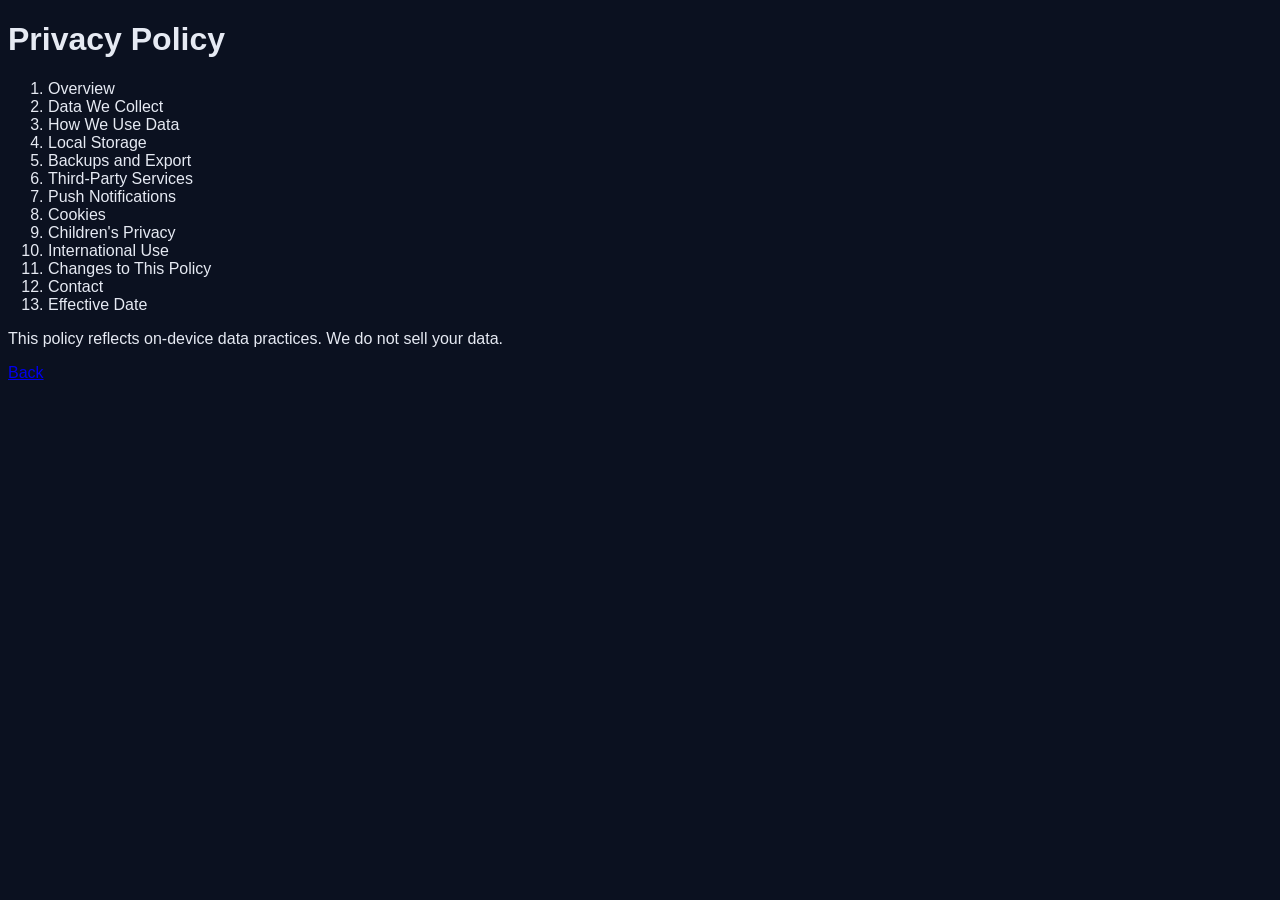
==== privacy.html @ 7b0f91ff "Add files via upload" ====
<!doctype html><html lang="en"><head><meta charset="utf-8"><meta name="viewport" content="width=device-width, initial-scale=1"><title>Privacy Policy - VibeMoments</title><link rel="stylesheet" href="css/app.css"></head><body><main class="legal"><h1>Privacy Policy</h1><ol><li>Overview</li><li>Data We Collect</li><li>How We Use Data</li><li>Local Storage</li><li>Backups and Export</li><li>Third-Party Services</li><li>Push Notifications</li><li>Cookies</li><li>Children's Privacy</li><li>International Use</li><li>Changes to This Policy</li><li>Contact</li><li>Effective Date</li></ol><p>This policy reflects on-device data practices. We do not sell your data.</p><p><a href="index.html">Back</a></p></main></body></html>
---- css/app.css ----
body{font-family:Arial,Helvetica,sans-serif;background:#0b1120;color:#e6eaf3} .hidden{display:none} .banner{position:fixed;left:0;right:0;top:0;background:#f59e0b;color:#111;padding:8px 12px;z-index:50;text-align:center}.banner.error{background:#ef4444;color:#fff}.brand{position:fixed;top:14px;left:14px;display:flex;gap:.6rem;align-items:center;color:#fff;text-decoration:none;font-weight:800;z-index:30}.brand-dot{width:16px;height:16px;border-radius:50%;background:#7c3aed} .settings-btn{position:fixed;top:12px;right:12px;z-index:30;width:40px;height:40px;border-radius:50%;border:1px solid rgba(255,255,255,.15);background:rgba(255,255,255,.06);color:#fff}.streak-card{margin:72px auto 16px;max-width:820px;border:1px solid rgba(255,255,255,.12);background:rgba(255,255,255,.05);border-radius:16px;padding:16px;display:grid;grid-template-columns:auto 1fr auto;gap:12px;align-items:center}.mosaic{display:grid;grid-template-columns:repeat(26, minmax(0,1fr));gap:2px;max-width:1040px;margin:10px auto}.mosaic .cell{width:100%;aspect-ratio:1/1;border-radius:4px;background:#111827;position:relative}.home-footer{max-width:820px;margin:10px auto 28px;display:flex;gap:16px;justify-content:center}.home-footer a{color:#cdd5ff}.fab{position:fixed;right:16px;bottom:16px;z-index:40;width:64px;height:64px;border-radius:50%;border:1px solid rgba(255,255,255,.14);background:#6b3df0;color:#fff}.screen{display:none;padding:12px;max-width:860px;margin:0 auto}.screen.active{display:block}.date-chip{background: rgba(124,58,237,.18); color:#d6ccff; border:1px solid rgba(124,58,237,.35); border-radius:999px; padding:6px 14px; font-size:12px; letter-spacing:.08em; text-transform:uppercase}.chip-row{display:flex;gap:8px}.chip{background:transparent;border:1px solid rgba(255,255,255,.18);border-radius:999px;padding:6px 10px;color:#cdd5ff}.photo-frame{width:min(440px,92vw);aspect-ratio:1;border-radius:16px;border:2px dashed rgba(255,255,255,.25);background:rgba(255,255,255,.04);display:grid;place-items:center;position:relative;overflow:hidden}.photo-frame img{position:absolute;inset:0;width:100%;height:100%;object-fit:cover}.input{width:min(440px,92vw);background:rgba(255,255,255,.06);border:1px solid rgba(255,255,255,.15);border-radius:14px;padding:14px 16px;color:#fff;font-size:15px}.btn{display:inline-flex;align-items:center;justify-content:center;gap:.5rem;min-height:44px;padding:.78rem 1.2rem;border-radius:14px;border:1px solid rgba(255,255,255,.12);background:#4f46e5;color:#e6eaf3}.sheet{position:fixed;left:0;right:0;bottom:0;max-width:520px;margin:0 auto;background:#0e1330;border:1px solid rgba(124,58,237,.2);border-bottom:none;border-radius:18px 18px 0 0;padding:16px;z-index:60}.sheet .handle{width:42px;height:4px;border-radius:4px;background:rgba(255,255,255,.16);margin:0 auto 10px}.sheet.hidden{display:none}.types{display:flex;gap:8px;margin:0 12px 8px}.type{border:1px solid rgba(255,255,255,.18);background:transparent;color:#cdd5ff;border-radius:999px;padding:6px 10px}.type.active{background:rgba(124,58,237,.25);border-color:rgba(124,58,237,.45)} .toast{position:fixed;left:50%;transform:translateX(-50%);bottom:96px;background:#111827;color:#fff;padding:10px 12px;border-radius:10px;border:1px solid rgba(255,255,255,.12);display:none;z-index:70}.toast.show{display:block}
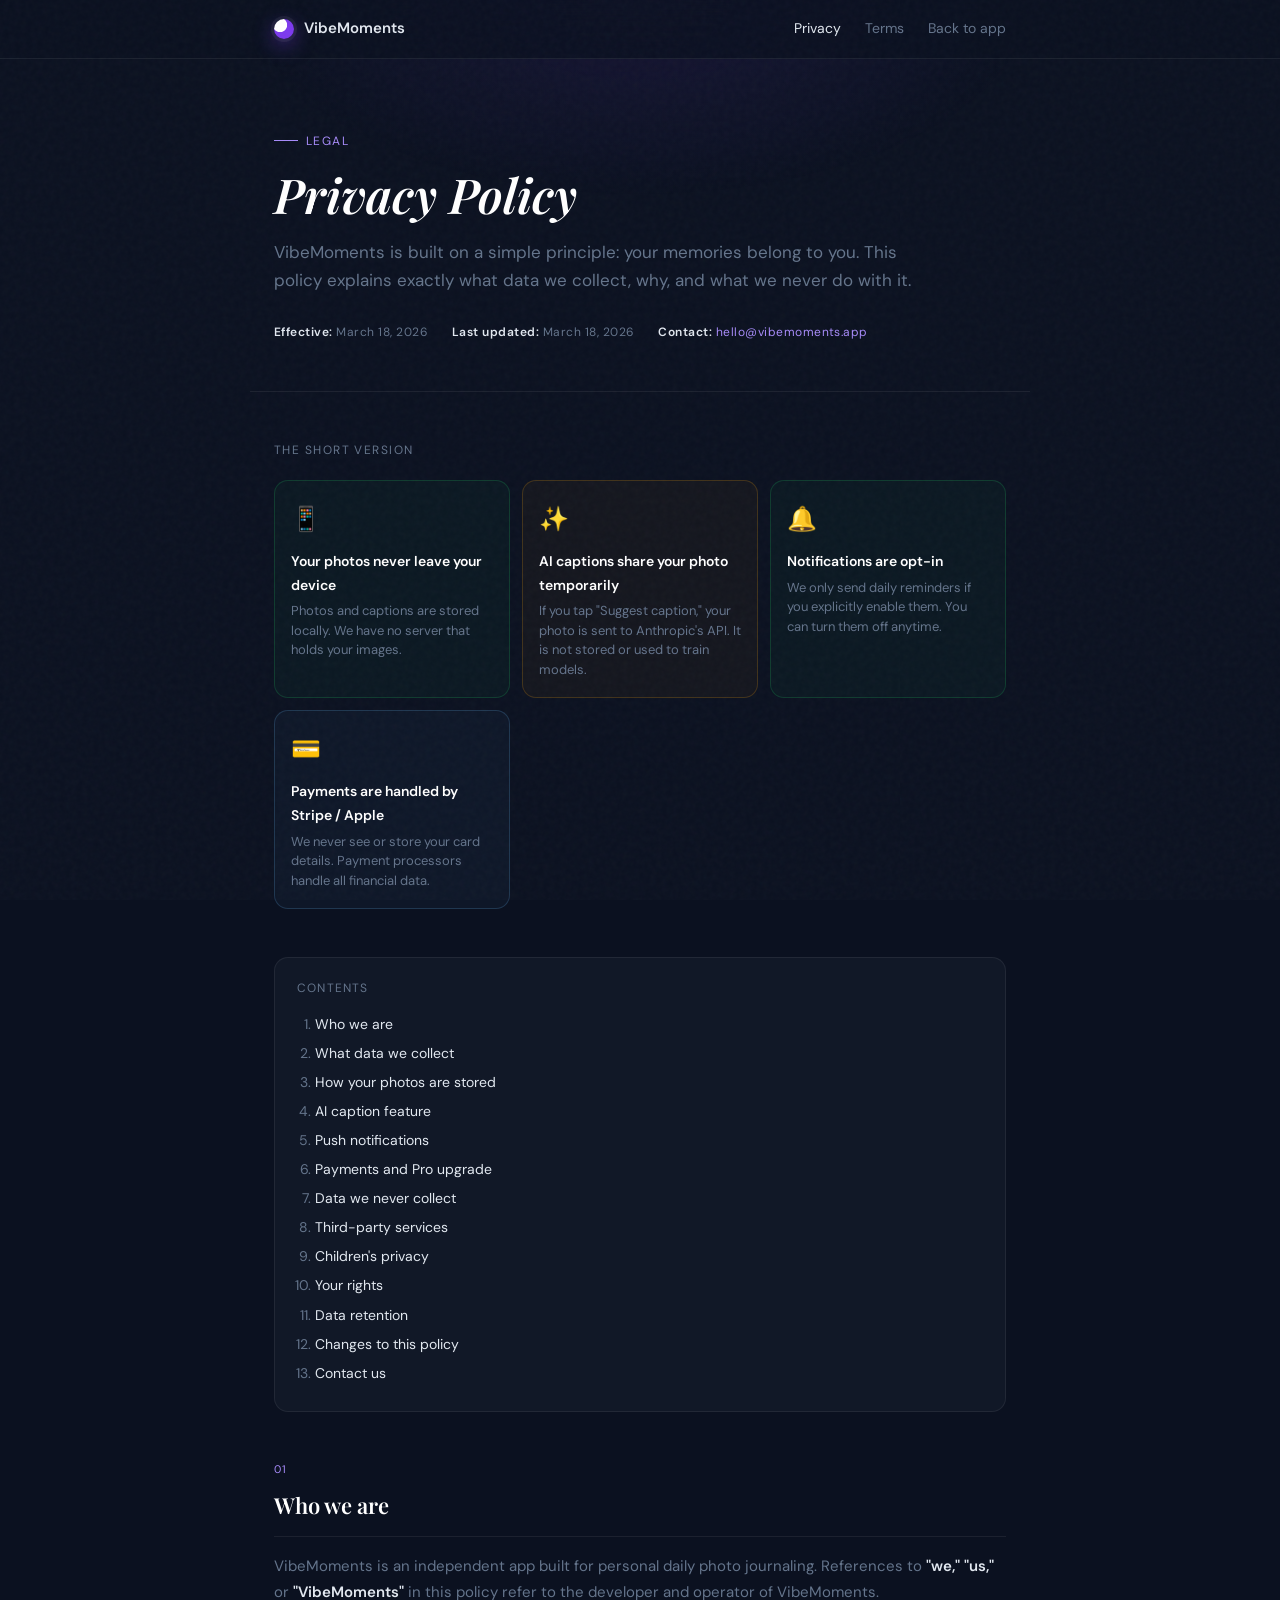
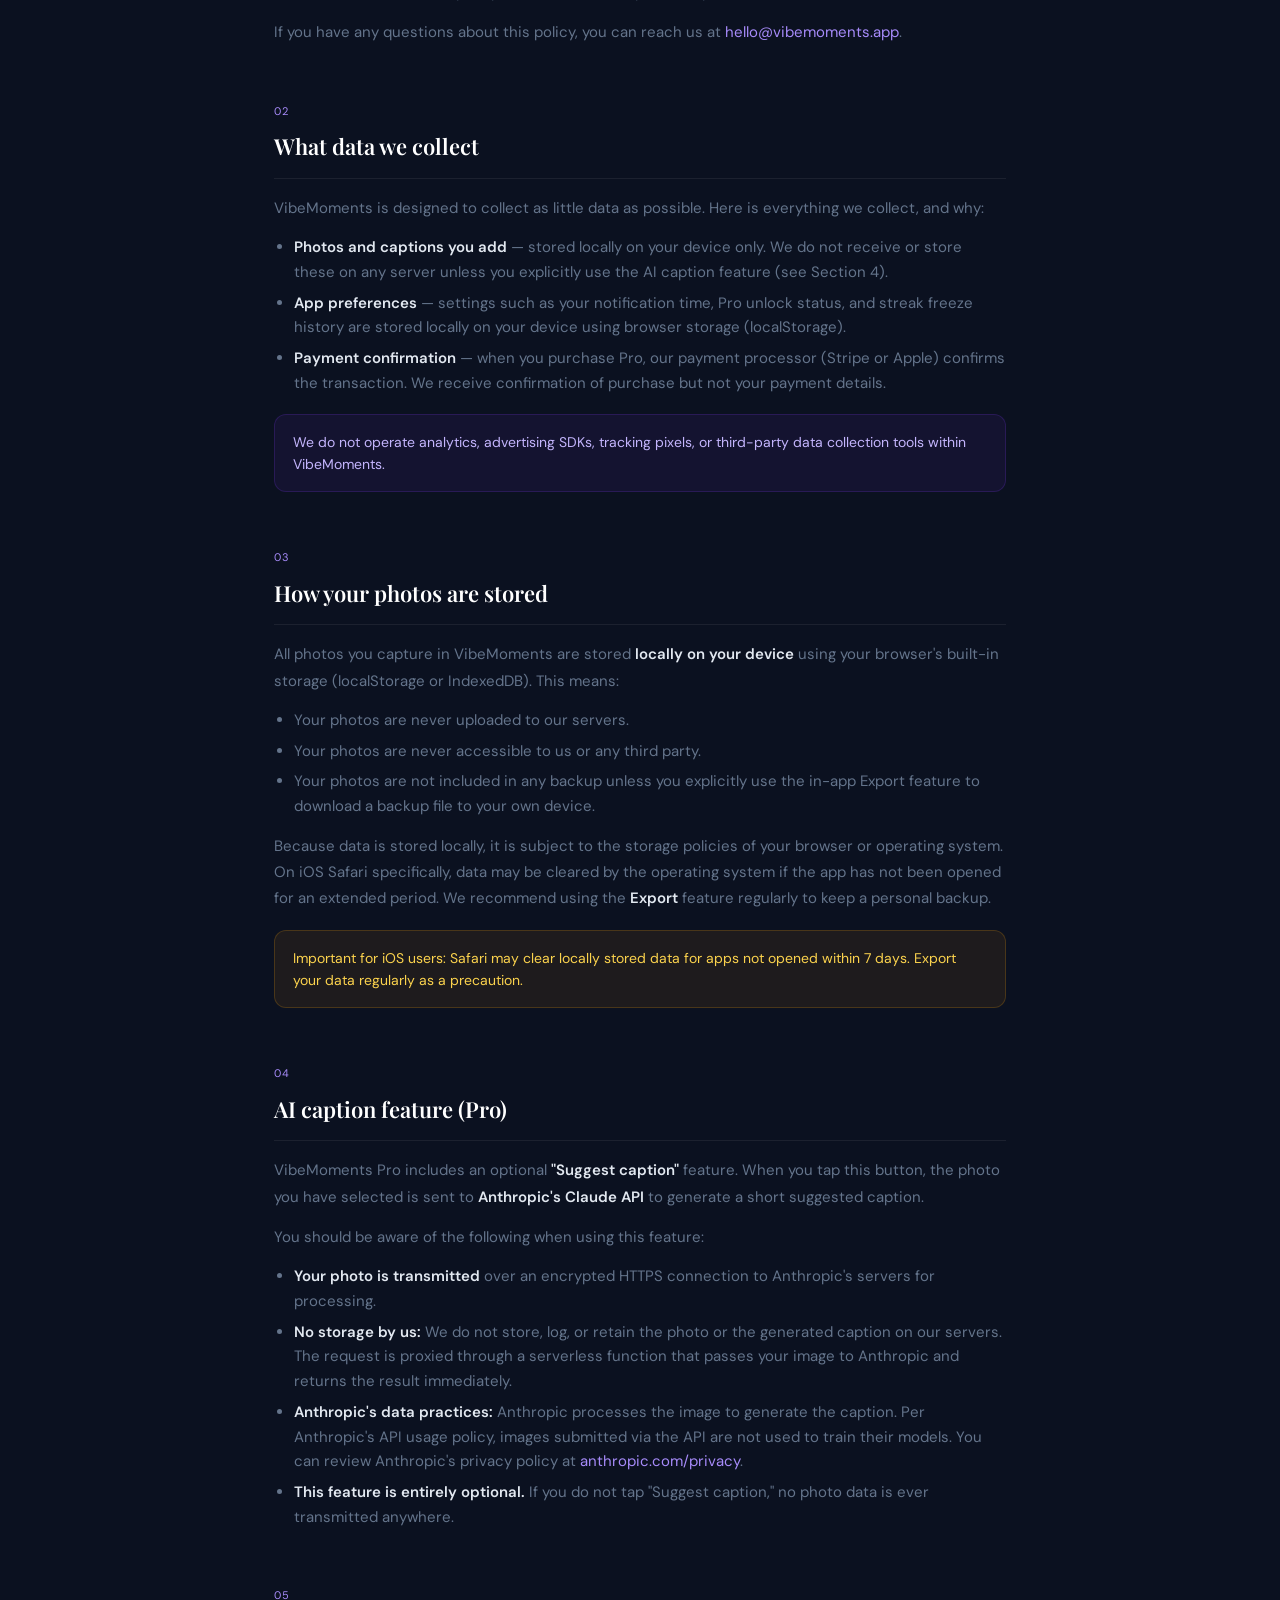
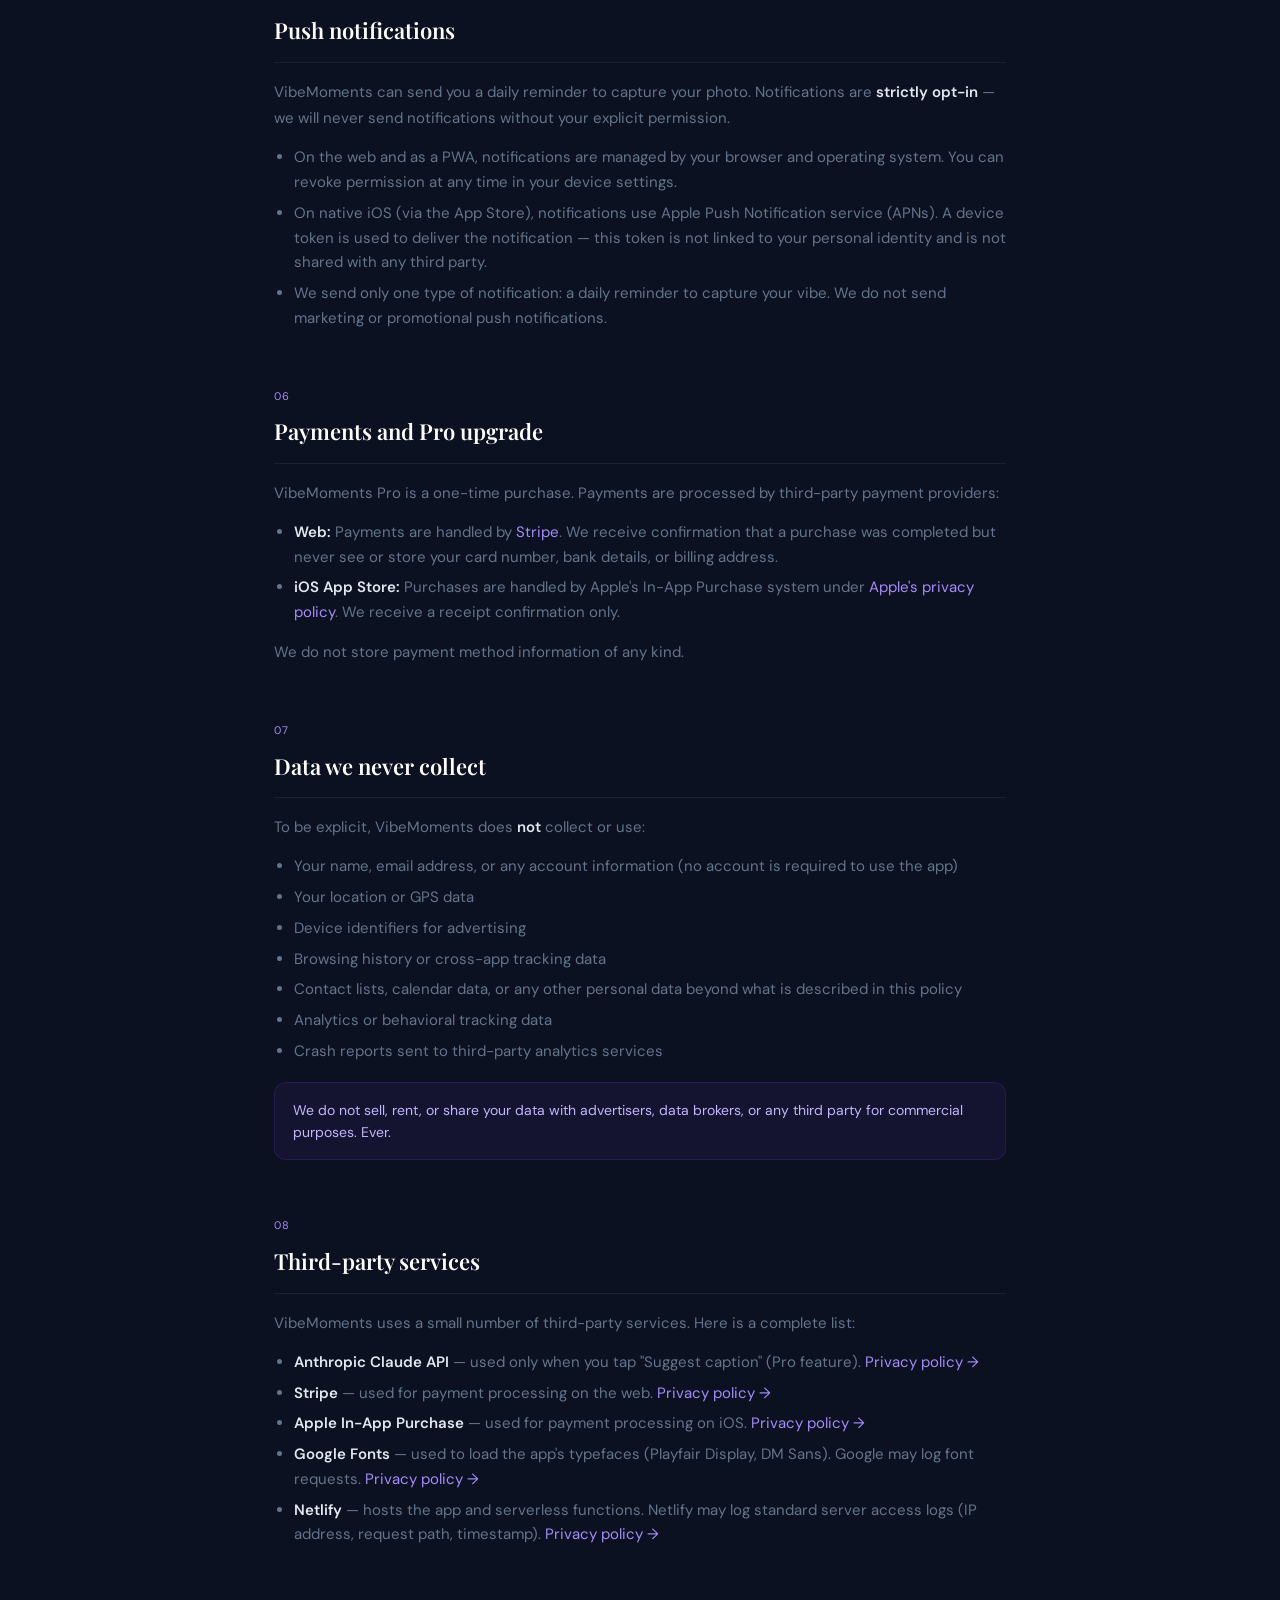
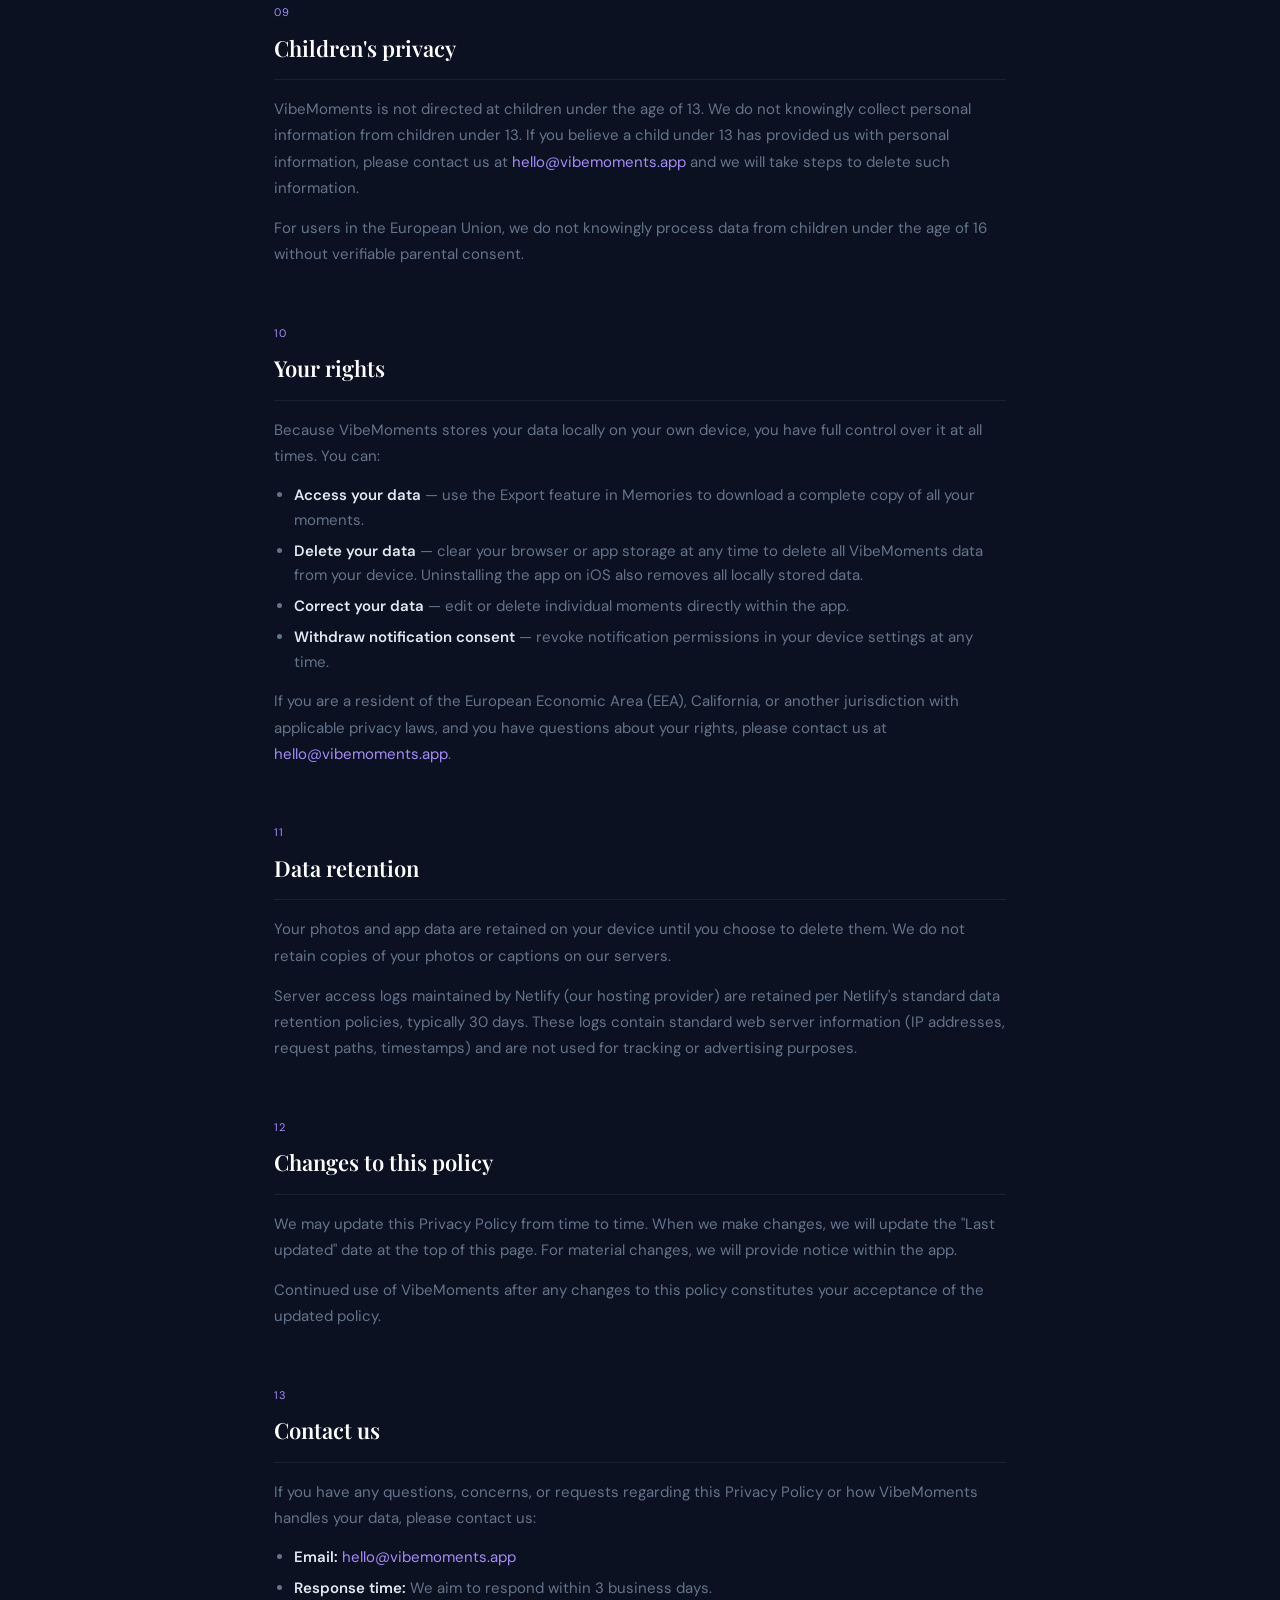
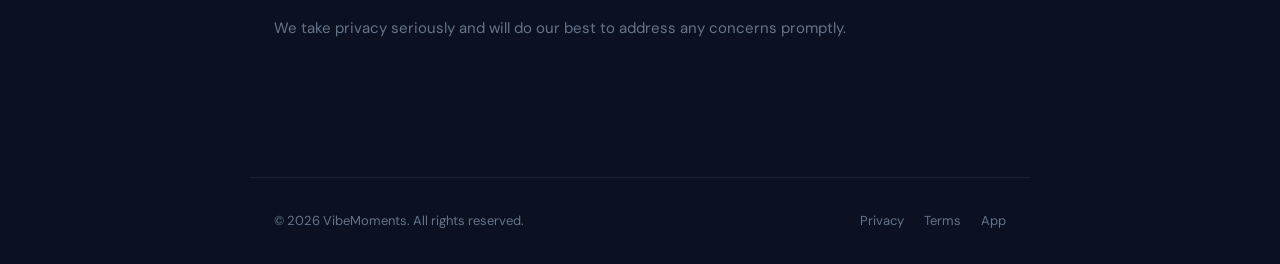
==== commit 2827bf11: "Add files via upload" ====
--- a/privacy.html
+++ b/privacy.html
@@ -1 +1,480 @@
-<!doctype html><html lang="en"><head><meta charset="utf-8"><meta name="viewport" content="width=device-width, initial-scale=1"><title>Privacy Policy - VibeMoments</title><link rel="stylesheet" href="css/app.css"></head><body><main class="legal"><h1>Privacy Policy</h1><ol><li>Overview</li><li>Data We Collect</li><li>How We Use Data</li><li>Local Storage</li><li>Backups and Export</li><li>Third-Party Services</li><li>Push Notifications</li><li>Cookies</li><li>Children's Privacy</li><li>International Use</li><li>Changes to This Policy</li><li>Contact</li><li>Effective Date</li></ol><p>This policy reflects on-device data practices. We do not sell your data.</p><p><a href="index.html">Back</a></p></main></body></html>+<!doctype html>
+<html lang="en">
+<head>
+<meta charset="utf-8" />
+<meta name="viewport" content="width=device-width, initial-scale=1" />
+<title>Privacy Policy — VibeMoments</title>
+<meta name="description" content="VibeMoments Privacy Policy. Your photos stay on your device. Simple, honest, private." />
+<link rel="preconnect" href="https://fonts.googleapis.com" />
+<link rel="preconnect" href="https://fonts.gstatic.com" crossorigin />
+<link href="https://fonts.googleapis.com/css2?family=Playfair+Display:ital,wght@0,400;0,600;1,400&family=DM+Sans:wght@300;400;500&display=swap" rel="stylesheet" />
+<link rel="icon" type="image/png" sizes="32x32" href="/icons/icon-32.png" />
+<link rel="apple-touch-icon" href="/icons/icon-180.png" />
+
+<style>
+  :root {
+    --bg:       #0b1120;
+    --surface:  #111827;
+    --border:   rgba(255,255,255,.07);
+    --vibe:     #7c3aed;
+    --vibe-lt:  #a78bfa;
+    --text:     #e2e8f0;
+    --muted:    #64748b;
+    --pro:      #f59e0b;
+  }
+
+  *, *::before, *::after { box-sizing: border-box; margin: 0; padding: 0; }
+
+  html { scroll-behavior: smooth; }
+
+  body {
+    font-family: 'DM Sans', system-ui, sans-serif;
+    background: var(--bg);
+    color: var(--text);
+    line-height: 1.7;
+    -webkit-font-smoothing: antialiased;
+  }
+
+  /* Grain */
+  body::before {
+    content: '';
+    position: fixed; inset: 0; z-index: 999; pointer-events: none;
+    background-image: url("data:image/svg+xml,%3Csvg xmlns='http://www.w3.org/2000/svg' viewBox='0 0 200 200'%3E%3Cfilter id='n'%3E%3CfeTurbulence type='fractalNoise' baseFrequency='.8' numOctaves='4'/%3E%3C/filter%3E%3Crect width='100%25' height='100%25' filter='url(%23n)' opacity='.03'/%3E%3C/svg%3E");
+  }
+
+  /* Glow */
+  body::after {
+    content: '';
+    position: fixed; top: -200px; left: 50%; transform: translateX(-50%);
+    width: 800px; height: 400px; z-index: 0; pointer-events: none;
+    background: radial-gradient(ellipse, rgba(124,58,237,.1) 0%, transparent 70%);
+  }
+
+  /* ── Nav ── */
+  .nav {
+    position: sticky; top: 0; z-index: 10;
+    backdrop-filter: blur(18px); -webkit-backdrop-filter: blur(18px);
+    background: rgba(11,17,32,.8);
+    border-bottom: 1px solid var(--border);
+    padding: 16px 0;
+  }
+  .nav-inner {
+    max-width: 780px; margin-inline: auto; padding: 0 24px;
+    display: flex; align-items: center; justify-content: space-between;
+  }
+  .nav-brand {
+    display: flex; align-items: center; gap: 10px;
+    text-decoration: none; color: var(--text); font-weight: 600;
+    font-size: 15px;
+  }
+  .nav-dot {
+    width: 20px; height: 20px; border-radius: 50%;
+    background: radial-gradient(circle at 30% 30%, #fff 0 34%, var(--vibe) 38% 100%);
+    box-shadow: 0 0 0 3px rgba(255,255,255,.06), 0 6px 20px rgba(124,58,237,.5);
+    flex-shrink: 0;
+  }
+  .nav-links { display: flex; gap: 24px; }
+  .nav-links a {
+    color: var(--muted); text-decoration: none; font-size: 14px;
+    transition: color .2s;
+  }
+  .nav-links a:hover, .nav-links a.active { color: var(--text); }
+
+  /* ── Hero ── */
+  .hero {
+    position: relative; z-index: 1;
+    max-width: 780px; margin-inline: auto;
+    padding: 72px 24px 48px;
+    border-bottom: 1px solid var(--border);
+  }
+  .hero-eyebrow {
+    font-size: 12px; letter-spacing: .12em; text-transform: uppercase;
+    color: var(--vibe-lt); margin-bottom: 16px;
+    display: flex; align-items: center; gap: 8px;
+  }
+  .hero-eyebrow::before {
+    content: ''; display: block; width: 24px; height: 1px;
+    background: var(--vibe-lt);
+  }
+  .hero-title {
+    font-family: 'Playfair Display', serif;
+    font-size: clamp(2rem, 4vw, 3rem);
+    font-weight: 600; font-style: italic;
+    line-height: 1.15; margin-bottom: 16px;
+    color: #fff;
+  }
+  .hero-lead {
+    font-size: 17px; color: var(--muted);
+    max-width: 56ch; line-height: 1.65;
+  }
+  .hero-meta {
+    margin-top: 28px;
+    display: flex; gap: 24px; flex-wrap: wrap;
+  }
+  .hero-meta-item {
+    font-size: 12px; color: var(--muted); letter-spacing: .04em;
+  }
+  .hero-meta-item strong { color: var(--text); }
+
+  /* ── TL;DR summary cards ── */
+  .summary {
+    position: relative; z-index: 1;
+    max-width: 780px; margin-inline: auto;
+    padding: 48px 24px 0;
+  }
+  .summary-title {
+    font-size: 12px; letter-spacing: .12em; text-transform: uppercase;
+    color: var(--muted); margin-bottom: 20px;
+  }
+  .summary-grid {
+    display: grid; grid-template-columns: repeat(auto-fit, minmax(200px, 1fr));
+    gap: 12px; margin-bottom: 48px;
+  }
+  .summary-card {
+    background: var(--surface);
+    border: 1px solid var(--border);
+    border-radius: 14px; padding: 18px 16px;
+  }
+  .summary-card-icon { font-size: 24px; margin-bottom: 10px; }
+  .summary-card-head { font-size: 14px; font-weight: 600; color: #fff; margin-bottom: 4px; }
+  .summary-card-body { font-size: 13px; color: var(--muted); line-height: 1.5; }
+  .summary-card.green { border-color: rgba(34,197,94,.2); background: rgba(34,197,94,.04); }
+  .summary-card.amber { border-color: rgba(245,158,11,.2); background: rgba(245,158,11,.04); }
+  .summary-card.blue  { border-color: rgba(99,179,237,.2); background: rgba(99,179,237,.04); }
+
+  /* ── Main content ── */
+  .content {
+    position: relative; z-index: 1;
+    max-width: 780px; margin-inline: auto;
+    padding: 0 24px 80px;
+  }
+
+  .section { margin-bottom: 56px; scroll-margin-top: 80px; }
+
+  .section-num {
+    font-size: 11px; letter-spacing: .1em; text-transform: uppercase;
+    color: var(--vibe-lt); margin-bottom: 8px;
+  }
+  .section-title {
+    font-family: 'Playfair Display', serif;
+    font-size: 22px; font-weight: 600;
+    color: #fff; margin-bottom: 16px;
+    padding-bottom: 12px;
+    border-bottom: 1px solid var(--border);
+  }
+
+  p { font-size: 15px; color: var(--muted); margin-bottom: 14px; line-height: 1.75; }
+  p:last-child { margin-bottom: 0; }
+
+  strong { color: var(--text); font-weight: 600; }
+
+  ul, ol { padding-left: 20px; margin-bottom: 14px; }
+  li { font-size: 15px; color: var(--muted); margin-bottom: 6px; line-height: 1.65; }
+  li strong { color: var(--text); }
+
+  .highlight-box {
+    background: rgba(124,58,237,.08);
+    border: 1px solid rgba(124,58,237,.2);
+    border-radius: 12px; padding: 16px 18px;
+    margin: 18px 0;
+    font-size: 14px; color: #c4b5fd; line-height: 1.6;
+  }
+  .highlight-box.amber {
+    background: rgba(245,158,11,.08);
+    border-color: rgba(245,158,11,.2);
+    color: #fcd34d;
+  }
+
+  a { color: var(--vibe-lt); text-decoration: none; }
+  a:hover { text-decoration: underline; }
+
+  /* ── Table of contents ── */
+  .toc {
+    background: var(--surface); border: 1px solid var(--border);
+    border-radius: 14px; padding: 20px 22px; margin-bottom: 48px;
+  }
+  .toc-title {
+    font-size: 12px; letter-spacing: .1em; text-transform: uppercase;
+    color: var(--muted); margin-bottom: 14px;
+  }
+  .toc ol { padding-left: 18px; margin: 0; }
+  .toc li { font-size: 14px; margin-bottom: 6px; }
+  .toc a { color: var(--text); }
+  .toc a:hover { color: var(--vibe-lt); }
+
+  /* ── Footer ── */
+  footer {
+    position: relative; z-index: 1;
+    border-top: 1px solid var(--border);
+    padding: 32px 24px;
+    max-width: 780px; margin-inline: auto;
+    display: flex; align-items: center; justify-content: space-between;
+    flex-wrap: wrap; gap: 12px;
+  }
+  .footer-copy { font-size: 13px; color: var(--muted); }
+  .footer-links { display: flex; gap: 20px; }
+  .footer-links a { font-size: 13px; color: var(--muted); text-decoration: none; }
+  .footer-links a:hover { color: var(--text); }
+
+  @media (max-width: 600px) {
+    .nav-links { display: none; }
+    .hero { padding-top: 48px; }
+    .summary-grid { grid-template-columns: 1fr 1fr; }
+  }
+</style>
+</head>
+<body>
+
+<!-- Nav -->
+<nav class="nav">
+  <div class="nav-inner">
+    <a href="/" class="nav-brand">
+      <div class="nav-dot"></div>
+      VibeMoments
+    </a>
+    <div class="nav-links">
+      <a href="/privacy.html" class="active">Privacy</a>
+      <a href="/terms.html">Terms</a>
+      <a href="/">Back to app</a>
+    </div>
+  </div>
+</nav>
+
+<!-- Hero -->
+<header class="hero">
+  <div class="hero-eyebrow">Legal</div>
+  <h1 class="hero-title">Privacy Policy</h1>
+  <p class="hero-lead">
+    VibeMoments is built on a simple principle: your memories belong to you.
+    This policy explains exactly what data we collect, why, and what we never do with it.
+  </p>
+  <div class="hero-meta">
+    <div class="hero-meta-item"><strong>Effective:</strong> March 18, 2026</div>
+    <div class="hero-meta-item"><strong>Last updated:</strong> March 18, 2026</div>
+    <div class="hero-meta-item"><strong>Contact:</strong> <a href="mailto:hello@vibemoments.app">hello@vibemoments.app</a></div>
+  </div>
+</header>
+
+<!-- TL;DR -->
+<div class="summary">
+  <div class="summary-title">The short version</div>
+  <div class="summary-grid">
+    <div class="summary-card green">
+      <div class="summary-card-icon">📱</div>
+      <div class="summary-card-head">Your photos never leave your device</div>
+      <div class="summary-card-body">Photos and captions are stored locally. We have no server that holds your images.</div>
+    </div>
+    <div class="summary-card amber">
+      <div class="summary-card-icon">✨</div>
+      <div class="summary-card-head">AI captions share your photo temporarily</div>
+      <div class="summary-card-body">If you tap "Suggest caption," your photo is sent to Anthropic's API. It is not stored or used to train models.</div>
+    </div>
+    <div class="summary-card green">
+      <div class="summary-card-icon">🔔</div>
+      <div class="summary-card-head">Notifications are opt-in</div>
+      <div class="summary-card-body">We only send daily reminders if you explicitly enable them. You can turn them off anytime.</div>
+    </div>
+    <div class="summary-card blue">
+      <div class="summary-card-icon">💳</div>
+      <div class="summary-card-head">Payments are handled by Stripe / Apple</div>
+      <div class="summary-card-body">We never see or store your card details. Payment processors handle all financial data.</div>
+    </div>
+  </div>
+</div>
+
+<!-- Content -->
+<main class="content">
+
+  <!-- TOC -->
+  <div class="toc">
+    <div class="toc-title">Contents</div>
+    <ol>
+      <li><a href="#s1">Who we are</a></li>
+      <li><a href="#s2">What data we collect</a></li>
+      <li><a href="#s3">How your photos are stored</a></li>
+      <li><a href="#s4">AI caption feature</a></li>
+      <li><a href="#s5">Push notifications</a></li>
+      <li><a href="#s6">Payments and Pro upgrade</a></li>
+      <li><a href="#s7">Data we never collect</a></li>
+      <li><a href="#s8">Third-party services</a></li>
+      <li><a href="#s9">Children's privacy</a></li>
+      <li><a href="#s10">Your rights</a></li>
+      <li><a href="#s11">Data retention</a></li>
+      <li><a href="#s12">Changes to this policy</a></li>
+      <li><a href="#s13">Contact us</a></li>
+    </ol>
+  </div>
+
+  <!-- 1 -->
+  <section class="section" id="s1">
+    <div class="section-num">01</div>
+    <h2 class="section-title">Who we are</h2>
+    <p>VibeMoments is an independent app built for personal daily photo journaling. References to <strong>"we," "us,"</strong> or <strong>"VibeMoments"</strong> in this policy refer to the developer and operator of VibeMoments.</p>
+    <p>If you have any questions about this policy, you can reach us at <a href="mailto:hello@vibemoments.app">hello@vibemoments.app</a>.</p>
+  </section>
+
+  <!-- 2 -->
+  <section class="section" id="s2">
+    <div class="section-num">02</div>
+    <h2 class="section-title">What data we collect</h2>
+    <p>VibeMoments is designed to collect as little data as possible. Here is everything we collect, and why:</p>
+    <ul>
+      <li><strong>Photos and captions you add</strong> — stored locally on your device only. We do not receive or store these on any server unless you explicitly use the AI caption feature (see Section 4).</li>
+      <li><strong>App preferences</strong> — settings such as your notification time, Pro unlock status, and streak freeze history are stored locally on your device using browser storage (localStorage).</li>
+      <li><strong>Payment confirmation</strong> — when you purchase Pro, our payment processor (Stripe or Apple) confirms the transaction. We receive confirmation of purchase but not your payment details.</li>
+    </ul>
+    <div class="highlight-box">
+      We do not operate analytics, advertising SDKs, tracking pixels, or third-party data collection tools within VibeMoments.
+    </div>
+  </section>
+
+  <!-- 3 -->
+  <section class="section" id="s3">
+    <div class="section-num">03</div>
+    <h2 class="section-title">How your photos are stored</h2>
+    <p>All photos you capture in VibeMoments are stored <strong>locally on your device</strong> using your browser's built-in storage (localStorage or IndexedDB). This means:</p>
+    <ul>
+      <li>Your photos are never uploaded to our servers.</li>
+      <li>Your photos are never accessible to us or any third party.</li>
+      <li>Your photos are not included in any backup unless you explicitly use the in-app Export feature to download a backup file to your own device.</li>
+    </ul>
+    <p>Because data is stored locally, it is subject to the storage policies of your browser or operating system. On iOS Safari specifically, data may be cleared by the operating system if the app has not been opened for an extended period. We recommend using the <strong>Export</strong> feature regularly to keep a personal backup.</p>
+    <div class="highlight-box amber">
+      Important for iOS users: Safari may clear locally stored data for apps not opened within 7 days. Export your data regularly as a precaution.
+    </div>
+  </section>
+
+  <!-- 4 -->
+  <section class="section" id="s4">
+    <div class="section-num">04</div>
+    <h2 class="section-title">AI caption feature (Pro)</h2>
+    <p>VibeMoments Pro includes an optional <strong>"Suggest caption"</strong> feature. When you tap this button, the photo you have selected is sent to <strong>Anthropic's Claude API</strong> to generate a short suggested caption.</p>
+    <p>You should be aware of the following when using this feature:</p>
+    <ul>
+      <li><strong>Your photo is transmitted</strong> over an encrypted HTTPS connection to Anthropic's servers for processing.</li>
+      <li><strong>No storage by us:</strong> We do not store, log, or retain the photo or the generated caption on our servers. The request is proxied through a serverless function that passes your image to Anthropic and returns the result immediately.</li>
+      <li><strong>Anthropic's data practices:</strong> Anthropic processes the image to generate the caption. Per Anthropic's API usage policy, images submitted via the API are not used to train their models. You can review Anthropic's privacy policy at <a href="https://www.anthropic.com/privacy" target="_blank" rel="noopener">anthropic.com/privacy</a>.</li>
+      <li><strong>This feature is entirely optional.</strong> If you do not tap "Suggest caption," no photo data is ever transmitted anywhere.</li>
+    </ul>
+  </section>
+
+  <!-- 5 -->
+  <section class="section" id="s5">
+    <div class="section-num">05</div>
+    <h2 class="section-title">Push notifications</h2>
+    <p>VibeMoments can send you a daily reminder to capture your photo. Notifications are <strong>strictly opt-in</strong> — we will never send notifications without your explicit permission.</p>
+    <ul>
+      <li>On the web and as a PWA, notifications are managed by your browser and operating system. You can revoke permission at any time in your device settings.</li>
+      <li>On native iOS (via the App Store), notifications use Apple Push Notification service (APNs). A device token is used to deliver the notification — this token is not linked to your personal identity and is not shared with any third party.</li>
+      <li>We send only one type of notification: a daily reminder to capture your vibe. We do not send marketing or promotional push notifications.</li>
+    </ul>
+  </section>
+
+  <!-- 6 -->
+  <section class="section" id="s6">
+    <div class="section-num">06</div>
+    <h2 class="section-title">Payments and Pro upgrade</h2>
+    <p>VibeMoments Pro is a one-time purchase. Payments are processed by third-party payment providers:</p>
+    <ul>
+      <li><strong>Web:</strong> Payments are handled by <a href="https://stripe.com/privacy" target="_blank" rel="noopener">Stripe</a>. We receive confirmation that a purchase was completed but never see or store your card number, bank details, or billing address.</li>
+      <li><strong>iOS App Store:</strong> Purchases are handled by Apple's In-App Purchase system under <a href="https://www.apple.com/legal/privacy/" target="_blank" rel="noopener">Apple's privacy policy</a>. We receive a receipt confirmation only.</li>
+    </ul>
+    <p>We do not store payment method information of any kind.</p>
+  </section>
+
+  <!-- 7 -->
+  <section class="section" id="s7">
+    <div class="section-num">07</div>
+    <h2 class="section-title">Data we never collect</h2>
+    <p>To be explicit, VibeMoments does <strong>not</strong> collect or use:</p>
+    <ul>
+      <li>Your name, email address, or any account information (no account is required to use the app)</li>
+      <li>Your location or GPS data</li>
+      <li>Device identifiers for advertising</li>
+      <li>Browsing history or cross-app tracking data</li>
+      <li>Contact lists, calendar data, or any other personal data beyond what is described in this policy</li>
+      <li>Analytics or behavioral tracking data</li>
+      <li>Crash reports sent to third-party analytics services</li>
+    </ul>
+    <div class="highlight-box">
+      We do not sell, rent, or share your data with advertisers, data brokers, or any third party for commercial purposes. Ever.
+    </div>
+  </section>
+
+  <!-- 8 -->
+  <section class="section" id="s8">
+    <div class="section-num">08</div>
+    <h2 class="section-title">Third-party services</h2>
+    <p>VibeMoments uses a small number of third-party services. Here is a complete list:</p>
+    <ul>
+      <li><strong>Anthropic Claude API</strong> — used only when you tap "Suggest caption" (Pro feature). <a href="https://www.anthropic.com/privacy" target="_blank" rel="noopener">Privacy policy →</a></li>
+      <li><strong>Stripe</strong> — used for payment processing on the web. <a href="https://stripe.com/privacy" target="_blank" rel="noopener">Privacy policy →</a></li>
+      <li><strong>Apple In-App Purchase</strong> — used for payment processing on iOS. <a href="https://www.apple.com/legal/privacy/" target="_blank" rel="noopener">Privacy policy →</a></li>
+      <li><strong>Google Fonts</strong> — used to load the app's typefaces (Playfair Display, DM Sans). Google may log font requests. <a href="https://policies.google.com/privacy" target="_blank" rel="noopener">Privacy policy →</a></li>
+      <li><strong>Netlify</strong> — hosts the app and serverless functions. Netlify may log standard server access logs (IP address, request path, timestamp). <a href="https://www.netlify.com/privacy/" target="_blank" rel="noopener">Privacy policy →</a></li>
+    </ul>
+  </section>
+
+  <!-- 9 -->
+  <section class="section" id="s9">
+    <div class="section-num">09</div>
+    <h2 class="section-title">Children's privacy</h2>
+    <p>VibeMoments is not directed at children under the age of 13. We do not knowingly collect personal information from children under 13. If you believe a child under 13 has provided us with personal information, please contact us at <a href="mailto:hello@vibemoments.app">hello@vibemoments.app</a> and we will take steps to delete such information.</p>
+    <p>For users in the European Union, we do not knowingly process data from children under the age of 16 without verifiable parental consent.</p>
+  </section>
+
+  <!-- 10 -->
+  <section class="section" id="s10">
+    <div class="section-num">10</div>
+    <h2 class="section-title">Your rights</h2>
+    <p>Because VibeMoments stores your data locally on your own device, you have full control over it at all times. You can:</p>
+    <ul>
+      <li><strong>Access your data</strong> — use the Export feature in Memories to download a complete copy of all your moments.</li>
+      <li><strong>Delete your data</strong> — clear your browser or app storage at any time to delete all VibeMoments data from your device. Uninstalling the app on iOS also removes all locally stored data.</li>
+      <li><strong>Correct your data</strong> — edit or delete individual moments directly within the app.</li>
+      <li><strong>Withdraw notification consent</strong> — revoke notification permissions in your device settings at any time.</li>
+    </ul>
+    <p>If you are a resident of the European Economic Area (EEA), California, or another jurisdiction with applicable privacy laws, and you have questions about your rights, please contact us at <a href="mailto:hello@vibemoments.app">hello@vibemoments.app</a>.</p>
+  </section>
+
+  <!-- 11 -->
+  <section class="section" id="s11">
+    <div class="section-num">11</div>
+    <h2 class="section-title">Data retention</h2>
+    <p>Your photos and app data are retained on your device until you choose to delete them. We do not retain copies of your photos or captions on our servers.</p>
+    <p>Server access logs maintained by Netlify (our hosting provider) are retained per Netlify's standard data retention policies, typically 30 days. These logs contain standard web server information (IP addresses, request paths, timestamps) and are not used for tracking or advertising purposes.</p>
+  </section>
+
+  <!-- 12 -->
+  <section class="section" id="s12">
+    <div class="section-num">12</div>
+    <h2 class="section-title">Changes to this policy</h2>
+    <p>We may update this Privacy Policy from time to time. When we make changes, we will update the "Last updated" date at the top of this page. For material changes, we will provide notice within the app.</p>
+    <p>Continued use of VibeMoments after any changes to this policy constitutes your acceptance of the updated policy.</p>
+  </section>
+
+  <!-- 13 -->
+  <section class="section" id="s13">
+    <div class="section-num">13</div>
+    <h2 class="section-title">Contact us</h2>
+    <p>If you have any questions, concerns, or requests regarding this Privacy Policy or how VibeMoments handles your data, please contact us:</p>
+    <ul>
+      <li><strong>Email:</strong> <a href="mailto:hello@vibemoments.app">hello@vibemoments.app</a></li>
+      <li><strong>Response time:</strong> We aim to respond within 3 business days.</li>
+    </ul>
+    <p>We take privacy seriously and will do our best to address any concerns promptly.</p>
+  </section>
+
+</main>
+
+<footer>
+  <div class="footer-copy">© 2026 VibeMoments. All rights reserved.</div>
+  <div class="footer-links">
+    <a href="/privacy.html">Privacy</a>
+    <a href="/terms.html">Terms</a>
+    <a href="/">App</a>
+  </div>
+</footer>
+
+</body>
+</html>
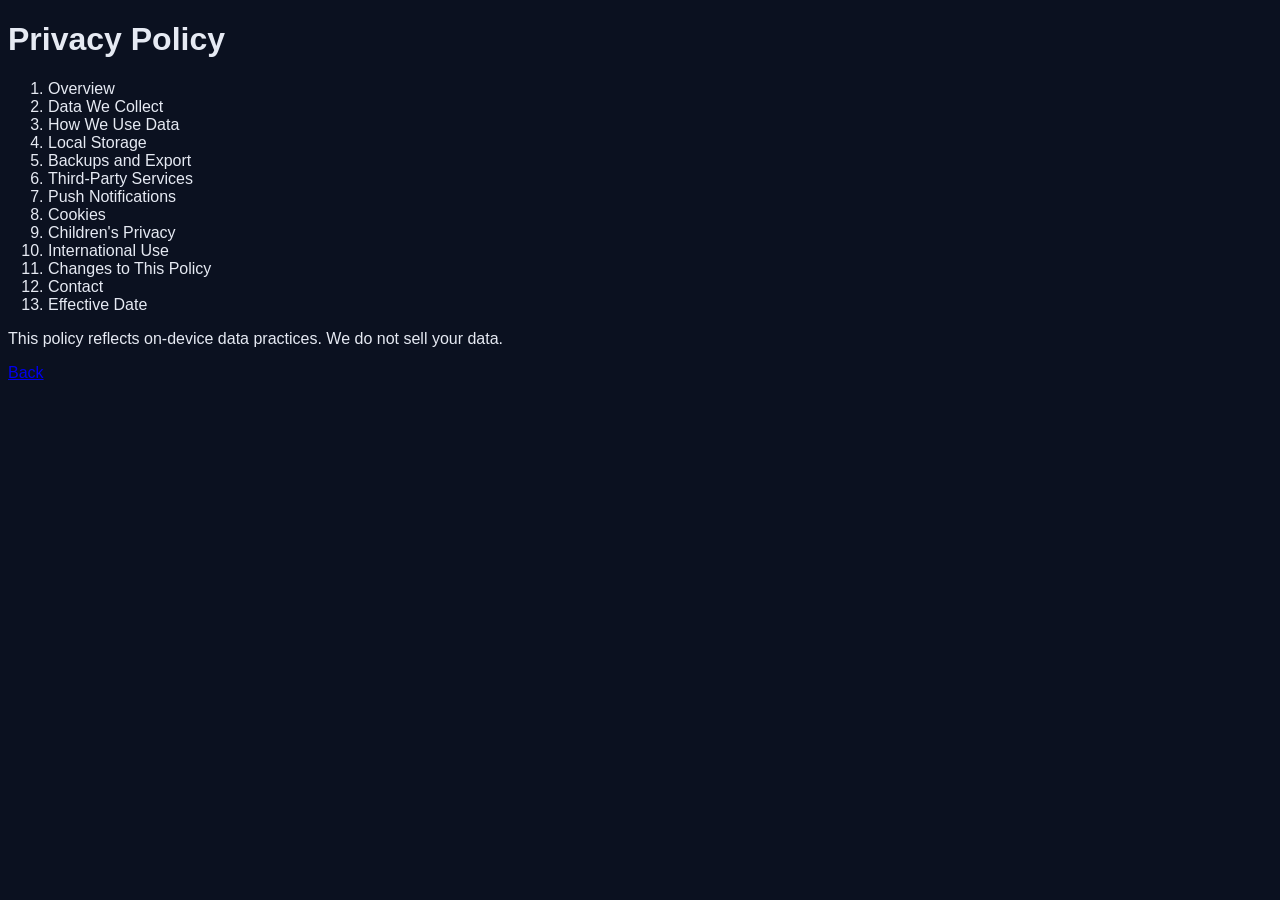
==== commit 01e09d23: "Add files via upload" ====
--- a/privacy.html
+++ b/privacy.html
@@ -1,480 +1,48 @@
 <!doctype html>
 <html lang="en">
 <head>
-<meta charset="utf-8" />
-<meta name="viewport" content="width=device-width, initial-scale=1" />
-<title>Privacy Policy — VibeMoments</title>
-<meta name="description" content="VibeMoments Privacy Policy. Your photos stay on your device. Simple, honest, private." />
-<link rel="preconnect" href="https://fonts.googleapis.com" />
-<link rel="preconnect" href="https://fonts.gstatic.com" crossorigin />
-<link href="https://fonts.googleapis.com/css2?family=Playfair+Display:ital,wght@0,400;0,600;1,400&family=DM+Sans:wght@300;400;500&display=swap" rel="stylesheet" />
-<link rel="icon" type="image/png" sizes="32x32" href="/icons/icon-32.png" />
-<link rel="apple-touch-icon" href="/icons/icon-180.png" />
-
-<style>
-  :root {
-    --bg:       #0b1120;
-    --surface:  #111827;
-    --border:   rgba(255,255,255,.07);
-    --vibe:     #7c3aed;
-    --vibe-lt:  #a78bfa;
-    --text:     #e2e8f0;
-    --muted:    #64748b;
-    --pro:      #f59e0b;
-  }
-
-  *, *::before, *::after { box-sizing: border-box; margin: 0; padding: 0; }
-
-  html { scroll-behavior: smooth; }
-
-  body {
-    font-family: 'DM Sans', system-ui, sans-serif;
-    background: var(--bg);
-    color: var(--text);
-    line-height: 1.7;
-    -webkit-font-smoothing: antialiased;
-  }
-
-  /* Grain */
-  body::before {
-    content: '';
-    position: fixed; inset: 0; z-index: 999; pointer-events: none;
-    background-image: url("data:image/svg+xml,%3Csvg xmlns='http://www.w3.org/2000/svg' viewBox='0 0 200 200'%3E%3Cfilter id='n'%3E%3CfeTurbulence type='fractalNoise' baseFrequency='.8' numOctaves='4'/%3E%3C/filter%3E%3Crect width='100%25' height='100%25' filter='url(%23n)' opacity='.03'/%3E%3C/svg%3E");
-  }
-
-  /* Glow */
-  body::after {
-    content: '';
-    position: fixed; top: -200px; left: 50%; transform: translateX(-50%);
-    width: 800px; height: 400px; z-index: 0; pointer-events: none;
-    background: radial-gradient(ellipse, rgba(124,58,237,.1) 0%, transparent 70%);
-  }
-
-  /* ── Nav ── */
-  .nav {
-    position: sticky; top: 0; z-index: 10;
-    backdrop-filter: blur(18px); -webkit-backdrop-filter: blur(18px);
-    background: rgba(11,17,32,.8);
-    border-bottom: 1px solid var(--border);
-    padding: 16px 0;
-  }
-  .nav-inner {
-    max-width: 780px; margin-inline: auto; padding: 0 24px;
-    display: flex; align-items: center; justify-content: space-between;
-  }
-  .nav-brand {
-    display: flex; align-items: center; gap: 10px;
-    text-decoration: none; color: var(--text); font-weight: 600;
-    font-size: 15px;
-  }
-  .nav-dot {
-    width: 20px; height: 20px; border-radius: 50%;
-    background: radial-gradient(circle at 30% 30%, #fff 0 34%, var(--vibe) 38% 100%);
-    box-shadow: 0 0 0 3px rgba(255,255,255,.06), 0 6px 20px rgba(124,58,237,.5);
-    flex-shrink: 0;
-  }
-  .nav-links { display: flex; gap: 24px; }
-  .nav-links a {
-    color: var(--muted); text-decoration: none; font-size: 14px;
-    transition: color .2s;
-  }
-  .nav-links a:hover, .nav-links a.active { color: var(--text); }
-
-  /* ── Hero ── */
-  .hero {
-    position: relative; z-index: 1;
-    max-width: 780px; margin-inline: auto;
-    padding: 72px 24px 48px;
-    border-bottom: 1px solid var(--border);
-  }
-  .hero-eyebrow {
-    font-size: 12px; letter-spacing: .12em; text-transform: uppercase;
-    color: var(--vibe-lt); margin-bottom: 16px;
-    display: flex; align-items: center; gap: 8px;
-  }
-  .hero-eyebrow::before {
-    content: ''; display: block; width: 24px; height: 1px;
-    background: var(--vibe-lt);
-  }
-  .hero-title {
-    font-family: 'Playfair Display', serif;
-    font-size: clamp(2rem, 4vw, 3rem);
-    font-weight: 600; font-style: italic;
-    line-height: 1.15; margin-bottom: 16px;
-    color: #fff;
-  }
-  .hero-lead {
-    font-size: 17px; color: var(--muted);
-    max-width: 56ch; line-height: 1.65;
-  }
-  .hero-meta {
-    margin-top: 28px;
-    display: flex; gap: 24px; flex-wrap: wrap;
-  }
-  .hero-meta-item {
-    font-size: 12px; color: var(--muted); letter-spacing: .04em;
-  }
-  .hero-meta-item strong { color: var(--text); }
-
-  /* ── TL;DR summary cards ── */
-  .summary {
-    position: relative; z-index: 1;
-    max-width: 780px; margin-inline: auto;
-    padding: 48px 24px 0;
-  }
-  .summary-title {
-    font-size: 12px; letter-spacing: .12em; text-transform: uppercase;
-    color: var(--muted); margin-bottom: 20px;
-  }
-  .summary-grid {
-    display: grid; grid-template-columns: repeat(auto-fit, minmax(200px, 1fr));
-    gap: 12px; margin-bottom: 48px;
-  }
-  .summary-card {
-    background: var(--surface);
-    border: 1px solid var(--border);
-    border-radius: 14px; padding: 18px 16px;
-  }
-  .summary-card-icon { font-size: 24px; margin-bottom: 10px; }
-  .summary-card-head { font-size: 14px; font-weight: 600; color: #fff; margin-bottom: 4px; }
-  .summary-card-body { font-size: 13px; color: var(--muted); line-height: 1.5; }
-  .summary-card.green { border-color: rgba(34,197,94,.2); background: rgba(34,197,94,.04); }
-  .summary-card.amber { border-color: rgba(245,158,11,.2); background: rgba(245,158,11,.04); }
-  .summary-card.blue  { border-color: rgba(99,179,237,.2); background: rgba(99,179,237,.04); }
-
-  /* ── Main content ── */
-  .content {
-    position: relative; z-index: 1;
-    max-width: 780px; margin-inline: auto;
-    padding: 0 24px 80px;
-  }
-
-  .section { margin-bottom: 56px; scroll-margin-top: 80px; }
-
-  .section-num {
-    font-size: 11px; letter-spacing: .1em; text-transform: uppercase;
-    color: var(--vibe-lt); margin-bottom: 8px;
-  }
-  .section-title {
-    font-family: 'Playfair Display', serif;
-    font-size: 22px; font-weight: 600;
-    color: #fff; margin-bottom: 16px;
-    padding-bottom: 12px;
-    border-bottom: 1px solid var(--border);
-  }
-
-  p { font-size: 15px; color: var(--muted); margin-bottom: 14px; line-height: 1.75; }
-  p:last-child { margin-bottom: 0; }
-
-  strong { color: var(--text); font-weight: 600; }
-
-  ul, ol { padding-left: 20px; margin-bottom: 14px; }
-  li { font-size: 15px; color: var(--muted); margin-bottom: 6px; line-height: 1.65; }
-  li strong { color: var(--text); }
-
-  .highlight-box {
-    background: rgba(124,58,237,.08);
-    border: 1px solid rgba(124,58,237,.2);
-    border-radius: 12px; padding: 16px 18px;
-    margin: 18px 0;
-    font-size: 14px; color: #c4b5fd; line-height: 1.6;
-  }
-  .highlight-box.amber {
-    background: rgba(245,158,11,.08);
-    border-color: rgba(245,158,11,.2);
-    color: #fcd34d;
-  }
-
-  a { color: var(--vibe-lt); text-decoration: none; }
-  a:hover { text-decoration: underline; }
-
-  /* ── Table of contents ── */
-  .toc {
-    background: var(--surface); border: 1px solid var(--border);
-    border-radius: 14px; padding: 20px 22px; margin-bottom: 48px;
-  }
-  .toc-title {
-    font-size: 12px; letter-spacing: .1em; text-transform: uppercase;
-    color: var(--muted); margin-bottom: 14px;
-  }
-  .toc ol { padding-left: 18px; margin: 0; }
-  .toc li { font-size: 14px; margin-bottom: 6px; }
-  .toc a { color: var(--text); }
-  .toc a:hover { color: var(--vibe-lt); }
-
-  /* ── Footer ── */
-  footer {
-    position: relative; z-index: 1;
-    border-top: 1px solid var(--border);
-    padding: 32px 24px;
-    max-width: 780px; margin-inline: auto;
-    display: flex; align-items: center; justify-content: space-between;
-    flex-wrap: wrap; gap: 12px;
-  }
-  .footer-copy { font-size: 13px; color: var(--muted); }
-  .footer-links { display: flex; gap: 20px; }
-  .footer-links a { font-size: 13px; color: var(--muted); text-decoration: none; }
-  .footer-links a:hover { color: var(--text); }
-
-  @media (max-width: 600px) {
-    .nav-links { display: none; }
-    .hero { padding-top: 48px; }
-    .summary-grid { grid-template-columns: 1fr 1fr; }
-  }
-</style>
+  <meta charset="utf-8">
+  <meta name="viewport" content="width=device-width, initial-scale=1">
+  <title>Privacy Policy - VibeMoments</title>
+  <link rel="stylesheet" href="css/app.css">
+  <style>
+    /* Hide the back link when this page is shown inside the in‑app overlay */
+    #back-link { display:inline-block; }
+  </style>
 </head>
 <body>
-
-<!-- Nav -->
-<nav class="nav">
-  <div class="nav-inner">
-    <a href="/" class="nav-brand">
-      <div class="nav-dot"></div>
-      VibeMoments
-    </a>
-    <div class="nav-links">
-      <a href="/privacy.html" class="active">Privacy</a>
-      <a href="/terms.html">Terms</a>
-      <a href="/">Back to app</a>
-    </div>
-  </div>
-</nav>
-
-<!-- Hero -->
-<header class="hero">
-  <div class="hero-eyebrow">Legal</div>
-  <h1 class="hero-title">Privacy Policy</h1>
-  <p class="hero-lead">
-    VibeMoments is built on a simple principle: your memories belong to you.
-    This policy explains exactly what data we collect, why, and what we never do with it.
-  </p>
-  <div class="hero-meta">
-    <div class="hero-meta-item"><strong>Effective:</strong> March 18, 2026</div>
-    <div class="hero-meta-item"><strong>Last updated:</strong> March 18, 2026</div>
-    <div class="hero-meta-item"><strong>Contact:</strong> <a href="mailto:hello@vibemoments.app">hello@vibemoments.app</a></div>
-  </div>
-</header>
-
-<!-- TL;DR -->
-<div class="summary">
-  <div class="summary-title">The short version</div>
-  <div class="summary-grid">
-    <div class="summary-card green">
-      <div class="summary-card-icon">📱</div>
-      <div class="summary-card-head">Your photos never leave your device</div>
-      <div class="summary-card-body">Photos and captions are stored locally. We have no server that holds your images.</div>
-    </div>
-    <div class="summary-card amber">
-      <div class="summary-card-icon">✨</div>
-      <div class="summary-card-head">AI captions share your photo temporarily</div>
-      <div class="summary-card-body">If you tap "Suggest caption," your photo is sent to Anthropic's API. It is not stored or used to train models.</div>
-    </div>
-    <div class="summary-card green">
-      <div class="summary-card-icon">🔔</div>
-      <div class="summary-card-head">Notifications are opt-in</div>
-      <div class="summary-card-body">We only send daily reminders if you explicitly enable them. You can turn them off anytime.</div>
-    </div>
-    <div class="summary-card blue">
-      <div class="summary-card-icon">💳</div>
-      <div class="summary-card-head">Payments are handled by Stripe / Apple</div>
-      <div class="summary-card-body">We never see or store your card details. Payment processors handle all financial data.</div>
-    </div>
-  </div>
-</div>
-
-<!-- Content -->
-<main class="content">
-
-  <!-- TOC -->
-  <div class="toc">
-    <div class="toc-title">Contents</div>
+  <main class="legal">
+    <h1>Privacy Policy</h1>
     <ol>
-      <li><a href="#s1">Who we are</a></li>
-      <li><a href="#s2">What data we collect</a></li>
-      <li><a href="#s3">How your photos are stored</a></li>
-      <li><a href="#s4">AI caption feature</a></li>
-      <li><a href="#s5">Push notifications</a></li>
-      <li><a href="#s6">Payments and Pro upgrade</a></li>
-      <li><a href="#s7">Data we never collect</a></li>
-      <li><a href="#s8">Third-party services</a></li>
-      <li><a href="#s9">Children's privacy</a></li>
-      <li><a href="#s10">Your rights</a></li>
-      <li><a href="#s11">Data retention</a></li>
-      <li><a href="#s12">Changes to this policy</a></li>
-      <li><a href="#s13">Contact us</a></li>
+      <li>Overview</li>
+      <li>Data We Collect</li>
+      <li>How We Use Data</li>
+      <li>Local Storage</li>
+      <li>Backups and Export</li>
+      <li>Third-Party Services</li>
+      <li>Push Notifications</li>
+      <li>Cookies</li>
+      <li>Children's Privacy</li>
+      <li>International Use</li>
+      <li>Changes to This Policy</li>
+      <li>Contact</li>
+      <li>Effective Date</li>
     </ol>
-  </div>
-
-  <!-- 1 -->
-  <section class="section" id="s1">
-    <div class="section-num">01</div>
-    <h2 class="section-title">Who we are</h2>
-    <p>VibeMoments is an independent app built for personal daily photo journaling. References to <strong>"we," "us,"</strong> or <strong>"VibeMoments"</strong> in this policy refer to the developer and operator of VibeMoments.</p>
-    <p>If you have any questions about this policy, you can reach us at <a href="mailto:hello@vibemoments.app">hello@vibemoments.app</a>.</p>
-  </section>
-
-  <!-- 2 -->
-  <section class="section" id="s2">
-    <div class="section-num">02</div>
-    <h2 class="section-title">What data we collect</h2>
-    <p>VibeMoments is designed to collect as little data as possible. Here is everything we collect, and why:</p>
-    <ul>
-      <li><strong>Photos and captions you add</strong> — stored locally on your device only. We do not receive or store these on any server unless you explicitly use the AI caption feature (see Section 4).</li>
-      <li><strong>App preferences</strong> — settings such as your notification time, Pro unlock status, and streak freeze history are stored locally on your device using browser storage (localStorage).</li>
-      <li><strong>Payment confirmation</strong> — when you purchase Pro, our payment processor (Stripe or Apple) confirms the transaction. We receive confirmation of purchase but not your payment details.</li>
-    </ul>
-    <div class="highlight-box">
-      We do not operate analytics, advertising SDKs, tracking pixels, or third-party data collection tools within VibeMoments.
-    </div>
-  </section>
-
-  <!-- 3 -->
-  <section class="section" id="s3">
-    <div class="section-num">03</div>
-    <h2 class="section-title">How your photos are stored</h2>
-    <p>All photos you capture in VibeMoments are stored <strong>locally on your device</strong> using your browser's built-in storage (localStorage or IndexedDB). This means:</p>
-    <ul>
-      <li>Your photos are never uploaded to our servers.</li>
-      <li>Your photos are never accessible to us or any third party.</li>
-      <li>Your photos are not included in any backup unless you explicitly use the in-app Export feature to download a backup file to your own device.</li>
-    </ul>
-    <p>Because data is stored locally, it is subject to the storage policies of your browser or operating system. On iOS Safari specifically, data may be cleared by the operating system if the app has not been opened for an extended period. We recommend using the <strong>Export</strong> feature regularly to keep a personal backup.</p>
-    <div class="highlight-box amber">
-      Important for iOS users: Safari may clear locally stored data for apps not opened within 7 days. Export your data regularly as a precaution.
-    </div>
-  </section>
-
-  <!-- 4 -->
-  <section class="section" id="s4">
-    <div class="section-num">04</div>
-    <h2 class="section-title">AI caption feature (Pro)</h2>
-    <p>VibeMoments Pro includes an optional <strong>"Suggest caption"</strong> feature. When you tap this button, the photo you have selected is sent to <strong>Anthropic's Claude API</strong> to generate a short suggested caption.</p>
-    <p>You should be aware of the following when using this feature:</p>
-    <ul>
-      <li><strong>Your photo is transmitted</strong> over an encrypted HTTPS connection to Anthropic's servers for processing.</li>
-      <li><strong>No storage by us:</strong> We do not store, log, or retain the photo or the generated caption on our servers. The request is proxied through a serverless function that passes your image to Anthropic and returns the result immediately.</li>
-      <li><strong>Anthropic's data practices:</strong> Anthropic processes the image to generate the caption. Per Anthropic's API usage policy, images submitted via the API are not used to train their models. You can review Anthropic's privacy policy at <a href="https://www.anthropic.com/privacy" target="_blank" rel="noopener">anthropic.com/privacy</a>.</li>
-      <li><strong>This feature is entirely optional.</strong> If you do not tap "Suggest caption," no photo data is ever transmitted anywhere.</li>
-    </ul>
-  </section>
-
-  <!-- 5 -->
-  <section class="section" id="s5">
-    <div class="section-num">05</div>
-    <h2 class="section-title">Push notifications</h2>
-    <p>VibeMoments can send you a daily reminder to capture your photo. Notifications are <strong>strictly opt-in</strong> — we will never send notifications without your explicit permission.</p>
-    <ul>
-      <li>On the web and as a PWA, notifications are managed by your browser and operating system. You can revoke permission at any time in your device settings.</li>
-      <li>On native iOS (via the App Store), notifications use Apple Push Notification service (APNs). A device token is used to deliver the notification — this token is not linked to your personal identity and is not shared with any third party.</li>
-      <li>We send only one type of notification: a daily reminder to capture your vibe. We do not send marketing or promotional push notifications.</li>
-    </ul>
-  </section>
-
-  <!-- 6 -->
-  <section class="section" id="s6">
-    <div class="section-num">06</div>
-    <h2 class="section-title">Payments and Pro upgrade</h2>
-    <p>VibeMoments Pro is a one-time purchase. Payments are processed by third-party payment providers:</p>
-    <ul>
-      <li><strong>Web:</strong> Payments are handled by <a href="https://stripe.com/privacy" target="_blank" rel="noopener">Stripe</a>. We receive confirmation that a purchase was completed but never see or store your card number, bank details, or billing address.</li>
-      <li><strong>iOS App Store:</strong> Purchases are handled by Apple's In-App Purchase system under <a href="https://www.apple.com/legal/privacy/" target="_blank" rel="noopener">Apple's privacy policy</a>. We receive a receipt confirmation only.</li>
-    </ul>
-    <p>We do not store payment method information of any kind.</p>
-  </section>
-
-  <!-- 7 -->
-  <section class="section" id="s7">
-    <div class="section-num">07</div>
-    <h2 class="section-title">Data we never collect</h2>
-    <p>To be explicit, VibeMoments does <strong>not</strong> collect or use:</p>
-    <ul>
-      <li>Your name, email address, or any account information (no account is required to use the app)</li>
-      <li>Your location or GPS data</li>
-      <li>Device identifiers for advertising</li>
-      <li>Browsing history or cross-app tracking data</li>
-      <li>Contact lists, calendar data, or any other personal data beyond what is described in this policy</li>
-      <li>Analytics or behavioral tracking data</li>
-      <li>Crash reports sent to third-party analytics services</li>
-    </ul>
-    <div class="highlight-box">
-      We do not sell, rent, or share your data with advertisers, data brokers, or any third party for commercial purposes. Ever.
-    </div>
-  </section>
-
-  <!-- 8 -->
-  <section class="section" id="s8">
-    <div class="section-num">08</div>
-    <h2 class="section-title">Third-party services</h2>
-    <p>VibeMoments uses a small number of third-party services. Here is a complete list:</p>
-    <ul>
-      <li><strong>Anthropic Claude API</strong> — used only when you tap "Suggest caption" (Pro feature). <a href="https://www.anthropic.com/privacy" target="_blank" rel="noopener">Privacy policy →</a></li>
-      <li><strong>Stripe</strong> — used for payment processing on the web. <a href="https://stripe.com/privacy" target="_blank" rel="noopener">Privacy policy →</a></li>
-      <li><strong>Apple In-App Purchase</strong> — used for payment processing on iOS. <a href="https://www.apple.com/legal/privacy/" target="_blank" rel="noopener">Privacy policy →</a></li>
-      <li><strong>Google Fonts</strong> — used to load the app's typefaces (Playfair Display, DM Sans). Google may log font requests. <a href="https://policies.google.com/privacy" target="_blank" rel="noopener">Privacy policy →</a></li>
-      <li><strong>Netlify</strong> — hosts the app and serverless functions. Netlify may log standard server access logs (IP address, request path, timestamp). <a href="https://www.netlify.com/privacy/" target="_blank" rel="noopener">Privacy policy →</a></li>
-    </ul>
-  </section>
-
-  <!-- 9 -->
-  <section class="section" id="s9">
-    <div class="section-num">09</div>
-    <h2 class="section-title">Children's privacy</h2>
-    <p>VibeMoments is not directed at children under the age of 13. We do not knowingly collect personal information from children under 13. If you believe a child under 13 has provided us with personal information, please contact us at <a href="mailto:hello@vibemoments.app">hello@vibemoments.app</a> and we will take steps to delete such information.</p>
-    <p>For users in the European Union, we do not knowingly process data from children under the age of 16 without verifiable parental consent.</p>
-  </section>
-
-  <!-- 10 -->
-  <section class="section" id="s10">
-    <div class="section-num">10</div>
-    <h2 class="section-title">Your rights</h2>
-    <p>Because VibeMoments stores your data locally on your own device, you have full control over it at all times. You can:</p>
-    <ul>
-      <li><strong>Access your data</strong> — use the Export feature in Memories to download a complete copy of all your moments.</li>
-      <li><strong>Delete your data</strong> — clear your browser or app storage at any time to delete all VibeMoments data from your device. Uninstalling the app on iOS also removes all locally stored data.</li>
-      <li><strong>Correct your data</strong> — edit or delete individual moments directly within the app.</li>
-      <li><strong>Withdraw notification consent</strong> — revoke notification permissions in your device settings at any time.</li>
-    </ul>
-    <p>If you are a resident of the European Economic Area (EEA), California, or another jurisdiction with applicable privacy laws, and you have questions about your rights, please contact us at <a href="mailto:hello@vibemoments.app">hello@vibemoments.app</a>.</p>
-  </section>
-
-  <!-- 11 -->
-  <section class="section" id="s11">
-    <div class="section-num">11</div>
-    <h2 class="section-title">Data retention</h2>
-    <p>Your photos and app data are retained on your device until you choose to delete them. We do not retain copies of your photos or captions on our servers.</p>
-    <p>Server access logs maintained by Netlify (our hosting provider) are retained per Netlify's standard data retention policies, typically 30 days. These logs contain standard web server information (IP addresses, request paths, timestamps) and are not used for tracking or advertising purposes.</p>
-  </section>
-
-  <!-- 12 -->
-  <section class="section" id="s12">
-    <div class="section-num">12</div>
-    <h2 class="section-title">Changes to this policy</h2>
-    <p>We may update this Privacy Policy from time to time. When we make changes, we will update the "Last updated" date at the top of this page. For material changes, we will provide notice within the app.</p>
-    <p>Continued use of VibeMoments after any changes to this policy constitutes your acceptance of the updated policy.</p>
-  </section>
-
-  <!-- 13 -->
-  <section class="section" id="s13">
-    <div class="section-num">13</div>
-    <h2 class="section-title">Contact us</h2>
-    <p>If you have any questions, concerns, or requests regarding this Privacy Policy or how VibeMoments handles your data, please contact us:</p>
-    <ul>
-      <li><strong>Email:</strong> <a href="mailto:hello@vibemoments.app">hello@vibemoments.app</a></li>
-      <li><strong>Response time:</strong> We aim to respond within 3 business days.</li>
-    </ul>
-    <p>We take privacy seriously and will do our best to address any concerns promptly.</p>
-  </section>
-
-</main>
-
-<footer>
-  <div class="footer-copy">© 2026 VibeMoments. All rights reserved.</div>
-  <div class="footer-links">
-    <a href="/privacy.html">Privacy</a>
-    <a href="/terms.html">Terms</a>
-    <a href="/">App</a>
-  </div>
-</footer>
-
+    <p>This policy reflects on-device data practices. We do not sell your data.</p>
+    <p><a id="back-link" href="index.html">Back</a></p>
+  </main>
+  <script>
+    // If this page is rendered inside an iframe (in-app overlay), hide the Back link
+    (function(){
+      try {
+        if (window.self !== window.top) {
+          var el = document.getElementById('back-link');
+          if (el) el.style.display = 'none';
+        }
+      } catch (e) {
+        // cross-origin frame access can throw; fail silently
+      }
+    })();
+  </script>
 </body>
 </html>
--- a/css/app.css
+++ b/css/app.css
@@ -0,0 +1 @@
+body{font-family:Arial,Helvetica,sans-serif;background:#0b1120;color:#e6eaf3} .hidden{display:none} .banner{position:fixed;left:0;right:0;top:0;background:#f59e0b;color:#111;padding:8px 12px;z-index:50;text-align:center}.banner.error{background:#ef4444;color:#fff}.brand{position:fixed;top:14px;left:14px;display:flex;gap:.6rem;align-items:center;color:#fff;text-decoration:none;font-weight:800;z-index:30}.brand-dot{width:16px;height:16px;border-radius:50%;background:#7c3aed} .settings-btn{position:fixed;top:12px;right:12px;z-index:30;width:40px;height:40px;border-radius:50%;border:1px solid rgba(255,255,255,.15);background:rgba(255,255,255,.06);color:#fff}.streak-card{margin:72px auto 16px;max-width:820px;border:1px solid rgba(255,255,255,.12);background:rgba(255,255,255,.05);border-radius:16px;padding:16px;display:grid;grid-template-columns:auto 1fr auto;gap:12px;align-items:center}.mosaic{display:grid;grid-template-columns:repeat(26, minmax(0,1fr));gap:2px;max-width:1040px;margin:10px auto}.mosaic .cell{width:100%;aspect-ratio:1/1;border-radius:4px;background:#111827;position:relative}.home-footer{max-width:820px;margin:10px auto 28px;display:flex;gap:16px;justify-content:center}.home-footer a{color:#cdd5ff}.fab{position:fixed;right:16px;bottom:16px;z-index:40;width:64px;height:64px;border-radius:50%;border:1px solid rgba(255,255,255,.14);background:#6b3df0;color:#fff}.screen{display:none;padding:12px;max-width:860px;margin:0 auto}.screen.active{display:block}.date-chip{background: rgba(124,58,237,.18); color:#d6ccff; border:1px solid rgba(124,58,237,.35); border-radius:999px; padding:6px 14px; font-size:12px; letter-spacing:.08em; text-transform:uppercase}.chip-row{display:flex;gap:8px}.chip{background:transparent;border:1px solid rgba(255,255,255,.18);border-radius:999px;padding:6px 10px;color:#cdd5ff}.photo-frame{width:min(440px,92vw);aspect-ratio:1;border-radius:16px;border:2px dashed rgba(255,255,255,.25);background:rgba(255,255,255,.04);display:grid;place-items:center;position:relative;overflow:hidden}.photo-frame img{position:absolute;inset:0;width:100%;height:100%;object-fit:cover}.input{width:min(440px,92vw);background:rgba(255,255,255,.06);border:1px solid rgba(255,255,255,.15);border-radius:14px;padding:14px 16px;color:#fff;font-size:15px}.btn{display:inline-flex;align-items:center;justify-content:center;gap:.5rem;min-height:44px;padding:.78rem 1.2rem;border-radius:14px;border:1px solid rgba(255,255,255,.12);background:#4f46e5;color:#e6eaf3}.sheet{position:fixed;left:0;right:0;bottom:0;max-width:520px;margin:0 auto;background:#0e1330;border:1px solid rgba(124,58,237,.2);border-bottom:none;border-radius:18px 18px 0 0;padding:16px;z-index:60}.sheet .handle{width:42px;height:4px;border-radius:4px;background:rgba(255,255,255,.16);margin:0 auto 10px}.sheet.hidden{display:none}.types{display:flex;gap:8px;margin:0 12px 8px}.type{border:1px solid rgba(255,255,255,.18);background:transparent;color:#cdd5ff;border-radius:999px;padding:6px 10px}.type.active{background:rgba(124,58,237,.25);border-color:rgba(124,58,237,.45)} .toast{position:fixed;left:50%;transform:translateX(-50%);bottom:96px;background:#111827;color:#fff;padding:10px 12px;border-radius:10px;border:1px solid rgba(255,255,255,.12);display:none;z-index:70}.toast.show{display:block}
